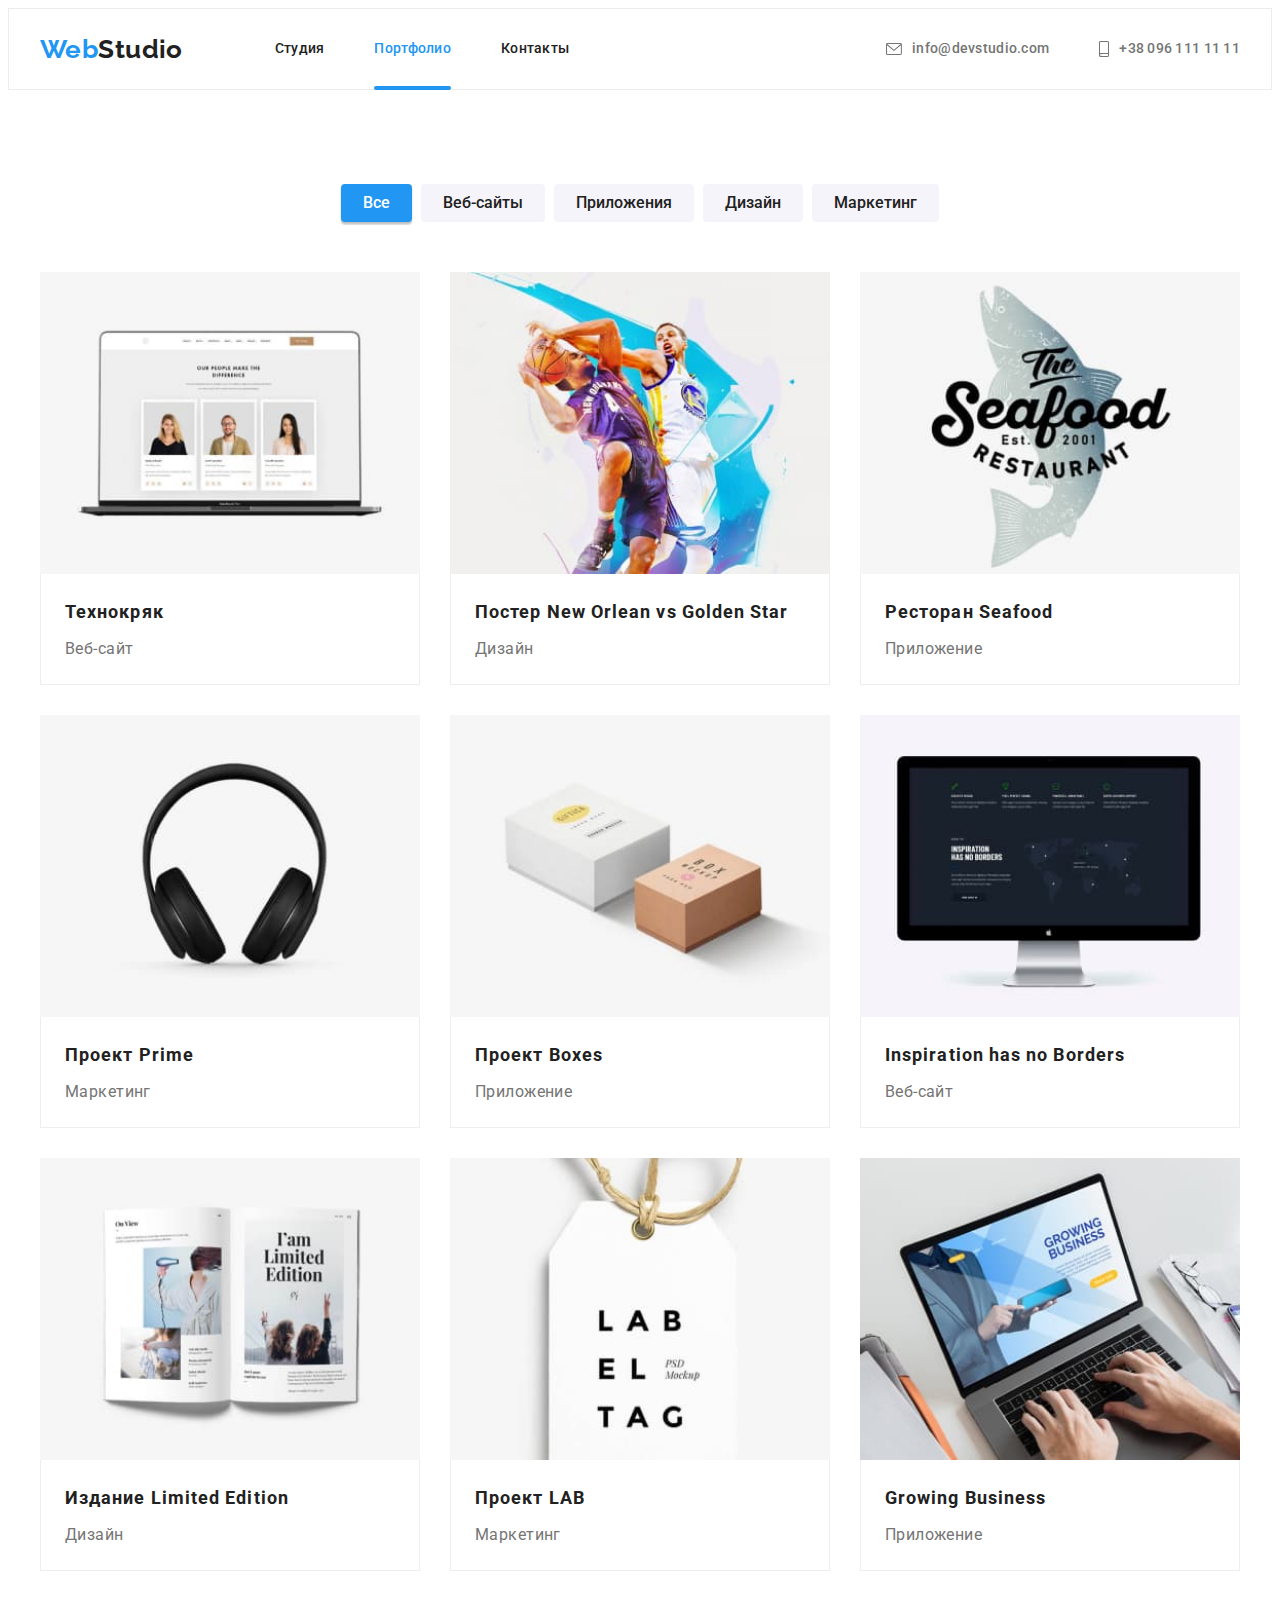
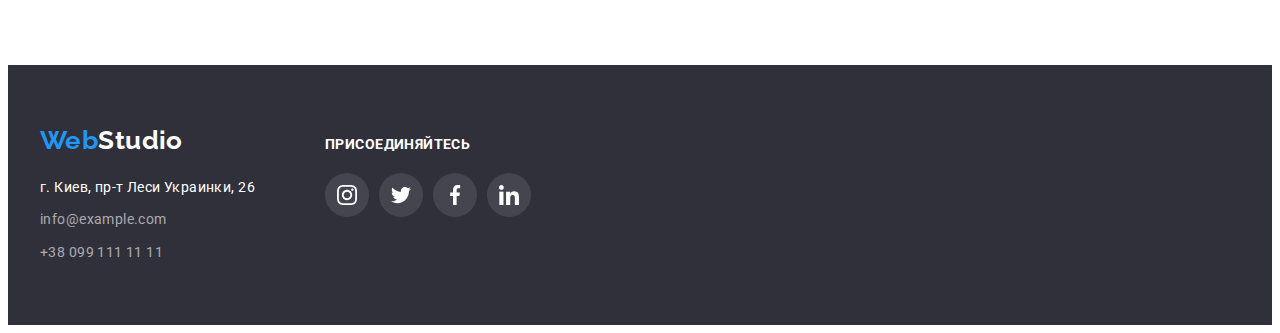
==== portfolio.html @ 0438cba7 "copy" ====
<!DOCTYPE html>
<html lang="ru">
<head>
    <meta charset="UTF-8">
    <meta http-equiv="X-UA-Compatible" content="IE=edge">
    <meta name="viewport" content="width=device-width, initial-scale=1.0">
    <title>Document</title>
    <link rel="preconnect" href="https://fonts.googleapis.com">
    <link rel="preconnect" href="https://fonts.gstatic.com" crossorigin>
    <link
        href="https://fonts.googleapis.com/css2?family=Raleway:wght@700&family=Roboto:wght@400;500;700;900&display=swap"
        rel="stylesheet">
    <link rel="stylesheet" href="https://cdnjs.cloudflare.com/ajax/libs/modern-normalize/1.1.0/modern-normalize.min.css"
        integrity="sha512-wpPYUAdjBVSE4KJnH1VR1HeZfpl1ub8YT/NKx4PuQ5NmX2tKuGu6U/JRp5y+Y8XG2tV+wKQpNHVUX03MfMFn9Q=="
        crossorigin="anonymous" referrerpolicy="no-referrer" />
    <link rel="stylesheet" href="./css/styles.css">
</head>

<body>
    <header class="header">
        <div class="container header-container">
            <nav class="navigation">
                <a class="logo link header-logo" href="./index.html" lang="en">Web<span
                        class="header-logo-part">Studio</span></a>
                <ul class="nav-list list">
                    <li class="nav-list-item">
                        <a class="nav-list-link link" href="./index.html">Студия</a>
                    </li>
                    <li class="nav-list-item">
                        <a class="nav-list-link link active-page" href="./portfolio.html">Портфолио</a>
                    </li>
                    <li class="nav-list-item">
                        <a class="nav-list-link link" href="">Контакты</a>
                    </li>
                </ul>
            </nav>
            <ul class="contact-list list">
                <li class="contact-list-item">
                    <a class="nav-list-link contact-list-link link" href="mailto:info@devstudio.com">
                        <svg class="mail-icon contact-list-icon" width="16" height="12">
                            <use href="./img/icons.svg#mail"></use>
                        </svg>
                        <span>info@devstudio.com</span>
                    </a>
                </li>
                <li class="contact-list-item">
                    <a class="nav-list-link contact-list-link link" href="tel:+380961111111">
                        <svg class="smartphone-icon contact-list-icon" width="10" height="16">
                            <use href="./img/icons.svg#smartphone"></use>
                        </svg>
                        <span>+38 096 111 11 11</span>
                    </a>
                </li>
            </ul>
        </div>
    </header>
    <main>

        <section class="portfolio section">
            <div class="container portfolio-container">

            <!-- PORTFOLIO FILTERS -->
                <h1 class="visually-hidden">КНОПКИ ФИЛЬТРАЦИИ ПРОЭКТОВ</h1>
                <ul class="portfolio-filter-list list">
                    <li class="portfolio-filter-item">
                        <button class="portfolio-button-filter active" type="button">Все</button>
                    </li>
                    <li class="portfolio-filter-item">
                        <button class="portfolio-button-filter" type="button">Веб-сайты</button>
                    </li>
                    <li class="portfolio-filter-item">
                        <button class="portfolio-button-filter" type="button">Приложения</button>
                    </li>
                    <li class="portfolio-filter-item">
                        <button class="portfolio-button-filter" type="button">Дизайн</button>
                    </li>
                    <li class="portfolio-filter-item">
                        <button class="portfolio-button-filter" type="button">Маркетинг</button>
                    </li>
                </ul>
            

            <!-- PROJECTS -->
                <h2 class="visually-hidden">СПИСОК ПРОЭКТОВ</h2>
                <ul class="projects-list list-margins list">
                    <li class="projects-list-item list-item-margins">
                        <a href="" class="project-list-link link " target="_blank" rel="noreferrer noopener">
                            <div class="project-list-item-overlay">
                                <img class="projects-list-img" src="./img/project1.jpg" alt="Веб-сайт на ноутбуке" width="370" height="294">
                                <p class="project-overlay-description">Ресурс предлагает комплексные предложения с разным уровнем функционала и сервисов. Все это позволит посетителю получить
                                исчерпывающие сведения о компании или частном лице.</p>
                            </div>
                            <div class="project-description">    
                                <h3 class="project-tittle">Технокряк</h3>
                                <p class="project-style">Веб-сайт</p>
                            </div>
                        </a>
                    </li>
                    <li class="projects-list-item list-item-margins">
                        <a href="" class="project-list-link link " target="_blank" rel="noreferrer noopener">
                            <div class="project-list-item-overlay">
                                <img class="projects-list-img" src="./img/project2.jpg" alt="Постер с баскетболистами" width="370" height="294">
                                <p class="project-overlay-description">Lorem ipsum dolor sit amet consectetur adipisicing elit. Eveniet officiis illo magnam iusto voluptatem ipsam quo repudiandae exercitationem itaque pariatur porro consequatur quaerat adipisci dolorum, sapiente, veritatis inventore aut voluptate.</p>
                            </div>
                            <div class="project-description">
                                <h3 class="project-tittle">Постер <span lang="en">New Orlean vs Golden Star</span></h3>
                                <p class="project-style">Дизайн</p>
                            </div>
                        </a>
                    </li>
                    <li class="projects-list-item list-item-margins">
                        <a href="" class="project-list-link link " target="_blank" rel="noreferrer noopener">
                            <div class="project-list-item-overlay">
                                <img class="projects-list-img" src="./img/project3.jpg" alt="Логотип ресторана" width="370" height="294">
                                <p class="project-overlay-description">Lorem ipsum dolor sit amet consectetur adipisicing elit. Eveniet officiis illo magnam iusto voluptatem ipsam quo repudiandae exercitationem itaque pariatur porro consequatur quaerat adipisci dolorum, sapiente, veritatis inventore aut voluptate.</p>
                            </div>
                            <div class="project-description">
                                <h3 class="project-tittle">Ресторан <span lang="en">Seafood</span></h3>
                                <p class="project-style">Приложение</p>
                            </div>
                        </a>
                    </li>
                    <li class="projects-list-item list-item-margins">
                        <a href="" class="project-list-link link " target="_blank" rel="noreferrer noopener">
                            <div class="project-list-item-overlay">
                                <img class="projects-list-img" src="./img/project4.jpg" alt="Наушники" width="370" height="294">
                                <p class="project-overlay-description">Lorem ipsum dolor sit amet consectetur adipisicing elit. Eveniet officiis illo magnam iusto voluptatem ipsam quo repudiandae exercitationem itaque pariatur porro consequatur quaerat adipisci dolorum, sapiente, veritatis inventore aut voluptate.</p>
                            </div>
                            <div class="project-description">
                                <h3 class="project-tittle">Проект <span lang="en">Prime</span></h3>
                                <p class="project-style">Маркетинг</p>
                            </div>
                        </a>
                    </li>
                    <li class="projects-list-item list-item-margins">
                        <a href="" class="project-list-link link " target="_blank" rel="noreferrer noopener">
                            <div class="project-list-item-overlay">
                                <img class="projects-list-img" src="./img/project5.jpg" alt="Две коробки" width="370" height="294">
                                <p class="project-overlay-description">Lorem ipsum dolor sit amet consectetur adipisicing elit. Eveniet officiis illo magnam iusto voluptatem ipsam quo repudiandae exercitationem itaque pariatur porro consequatur quaerat adipisci dolorum, sapiente, veritatis inventore aut voluptate.</p>
                            </div>
                            <div class="project-description">
                                <h3 class="project-tittle">Проект <span lang="en">Boxes</span></h3>
                                <p class="project-style">Приложение</p>
                            </div>
                        </a>
                    </li>
                    <li class="projects-list-item list-item-margins">
                        <a href="" class="project-list-link link " target="_blank" rel="noreferrer noopener">
                            <div class="project-list-item-overlay">
                                <img class="projects-list-img" src="./img/project6.jpg" alt="Веб-сайт на компьютере" width="370" height="294">
                                <p class="project-overlay-description">Lorem ipsum dolor sit amet consectetur adipisicing elit. Eveniet officiis illo magnam iusto voluptatem ipsam quo repudiandae exercitationem itaque pariatur porro consequatur quaerat adipisci dolorum, sapiente, veritatis inventore aut voluptate.</p>
                            </div>
                            <div class="project-description">
                                <h3 class="project-tittle" lang="en">Inspiration has no Borders</h3>
                                <p class="project-style">Веб-сайт</p>
                            </div>
                        </a>
                    </li>
                    <li class="projects-list-item list-item-margins">
                        <a href="" class="project-list-link link " target="_blank" rel="noreferrer noopener">
                            <div class="project-list-item-overlay">
                                <img class="projects-list-img" src="./img/project7.jpg" alt="Развёрнутая книга" width="370" height="294">
                                <p class="project-overlay-description">Lorem ipsum dolor sit amet consectetur adipisicing elit. Eveniet officiis illo magnam iusto voluptatem ipsam quo repudiandae exercitationem itaque pariatur porro consequatur quaerat adipisci dolorum, sapiente, veritatis inventore aut voluptate.</p>
                            </div>
                            <div class="project-description">
                                <h3 class="project-tittle">Издание <span lang="en">Limited Edition</span></h3>
                                <p class="project-style">Дизайн</p>
                            </div>
                        </a>
                    </li>
                    <li class="projects-list-item list-item-margins">
                        <a href="" class="project-list-link link " target="_blank" rel="noreferrer noopener">
                            <div class="project-list-item-overlay">
                                <img class="projects-list-img" src="./img/project8.jpg" alt="Бирка товара" width="370" height="294">
                                <p class="project-overlay-description">Lorem ipsum dolor sit amet consectetur adipisicing elit. Eveniet officiis illo magnam iusto voluptatem ipsam quo repudiandae exercitationem itaque pariatur porro consequatur quaerat adipisci dolorum, sapiente, veritatis inventore aut voluptate.</p>
                            </div>
                            <div class="project-description">
                                <h3 class="project-tittle">Проект <span lang="en">LAB</span></h3>
                                <p class="project-style">Маркетинг</p>
                            </div>
                        </a>
                    </li>
                    <li class="projects-list-item list-item-margins">
                        <a href="" class="project-list-link link " target="_blank" rel="noreferrer noopener">
                            <div class="project-list-item-overlay">
                                <img class="projects-list-img" src="./img/project9.jpg" alt="Ноутбук с приложением" width="370" height="294">
                                <p class="project-overlay-description">Lorem ipsum dolor sit amet consectetur adipisicing elit. Eveniet officiis illo magnam iusto voluptatem ipsam quo repudiandae exercitationem itaque pariatur porro consequatur quaerat adipisci dolorum, sapiente, veritatis inventore aut voluptate.</p>
                            </div>
                            <div class="project-description">
                                <h3 class="project-tittle" lang="en">Growing Business</h3>
                                <p class="project-style">Приложение</p>
                            </div>
                        </a>
                    </li>
                </ul>
            </div>
        </section>
    </main>

    <footer class="footer">
        <div class="container footer-container">
            <div class="footer-item">
                <a class="logo link footer-logo" href="./index.html" lang="en">Web<span
                        class="footer-logo-part">Studio</span></a>
                <address class="address">
                    <ul class="address-list list">
                        <li class="address-list-item">
                            <a class="address-list-link link" href="https://goo.gl/maps/maLwLf98Ya77Wj8u6" target="_blank"
                                rel="noreferrer noopener">г. Киев, пр-т Леси Украинки, 26</a>
                        </li>
                        <li class="address-list-item">
                            <a class="address-list-link link" href="mailto:info@example.com">info@example.com</a>
                        </li>
                        <li class="address-list-item">
                            <a class="address-list-link link" href="tel:+380991111111">+38 099 111 11 11</a>
                        </li>
                    </ul>
                </address>
            </div>
            <div class="footer-item">
                <h3 class="social-links-tittle third-rate-tittle">ПРИСОЕДИНЯЙТЕСЬ</h3>
                <ul class="social-list footer-social-list list">
                    <li class="social-list-item">
                        <a href="" class="social-list-link footer-social-link link" target="_blank"
                            rel="noreferrer noopener">
                            <svg class="social-list-icon footer-social-icon" width="20" height="20">
                                <use href="./img/icons.svg#instagram"></use>
                            </svg>
                        </a>
                    </li>
                    <li class="social-list-item">
                        <a href="" class="social-list-link footer-social-link link" target="_blank"
                            rel="noreferrer noopener">
                            <svg class="social-list-icon footer-social-icon" width="20" height="20">
                                <use href="./img/icons.svg#twitter"></use>
                            </svg>
                        </a>
                    </li>
                    <li class="social-list-item">
                        <a href="" class="social-list-link footer-social-link link" target="_blank"
                            rel="noreferrer noopener">
                            <svg class="social-list-icon footer-social-icon" width="20" height="20">
                                <use href="./img/icons.svg#facebook"></use>
                            </svg>
                        </a>
                    </li>
                    <li class="social-list-item">
                        <a href="" class="social-list-link footer-social-link link" target="_blank"
                            rel="noreferrer noopener">
                            <svg class="social-list-icon footer-social-icon" width="20" height="20">
                                <use href="./img/icons.svg#linkedin"></use>
                            </svg>
                        </a>
                    </li>
                </ul>
            </div>
        </div>
    </footer>
</body>

</html>
---- css/styles.css ----
:root {
  --accent-color: #2196f3;
  --primary-font-family: "Roboto", sans-serif;
  --secondary-font-family: "Raleway", sans-serif;
  --primary-text-color-theme-light: #757575;
  --secondary-text-color-theme-light: #212121;
  --primary-text-color-theme-dark: #ffffff;
  --secondary-text-color-theme-dark: rgba(255, 255, 255, 0.6);
  --card-item: 3;
  --transition: 250ms cubic-bezier(0.4, 0, 0.2, 1);
}
body {
  font-family: var(--primary-font-family);
  color: var(--primary-text-color-theme-light);
  font-size: 14px;
  line-height: 1.71;
  letter-spacing: 0.03em;
}

h1,
h2,
h3,
h4,
h5,
h6,
p {
  margin-top: 0;
  margin-bottom: 0;
}
.visually-hidden {
  position: absolute;
  width: 1px;
  height: 1px;
  margin: -1px;
  padding: 0;
  overflow: hidden;
  border: 0;
  clip: rect(0 0 0 0);
}
ul,
ol {
  margin-top: 0;
  margin-bottom: 0;
  padding-left: 0;
}

img {
  display: block;
  width: 100%;
  height: auto;
}

address {
  font-style: normal;
}
.list {
  list-style: none;
}
.link {
  text-decoration: none;
  color: inherit;
}
.section {
  padding-top: 94px;
  padding-bottom: 94px;
}
.container {
  width: 1200px;
  padding-left: 15px;
  padding-right: 15px;
  margin-left: auto;
  margin-right: auto;
}
.third-rate-tittle {
  font-size: 14px;
  font-style: normal;
  margin-bottom: 10px;
  line-height: 1.14;
  text-transform: uppercase;
}
.list-margins {
  display: flex;
  flex-wrap: wrap;
  margin-left: -30px;
  margin-top: -30px;
}

.list-item-margins {
  margin-left: 30px;
  margin-top: 30px;
  flex-basis: calc(100% / var(--card-item) - 30px);
}

.social-list {
  display: flex;
  justify-content: space-between;
}
.social-list-link {
  display: flex;
  align-items: center;
  justify-content: center;
  width: 44px;
  height: 44px;
  background-color: #ffffff;
  border-radius: 50%;
  background-color: rgba(255, 255, 255, 0.1);
  color: #afb1b8;
  transition: background-color var(--transition), color var(--transition);
}
.social-list-icon {
  fill: currentColor;
  transition: fill var(--transition);
}
.social-list-link:hover,
.social-list-link:focus {
  background-color: var(--accent-color);
  color: var(--primary-text-color-theme-dark);
}

/* LOGO */
.logo {
  font-family: var(--secondary-font-family);
  font-style: normal;
  font-weight: bold;
  font-size: 26px;
  line-height: 1.19;
  color: var(--accent-color);
}
.header-logo-part {
  color: var(--secondary-text-color-theme-light);
}
.footer-logo-part {
  color: var(--primary-text-color-theme-dark);
}

/* HEADER */
.header {
  background-color: #ffffff;
  border: 1px solid #ececec;
}
.header-container {
  display: flex;
  align-items: center;
}
.header-logo {
  margin-right: 92px;
  padding-top: 24px;
  padding-bottom: 24px;
}
.navigation {
  display: flex;
  align-items: center;
}
.nav-list {
  display: flex;
  align-items: center;
  color: var(--secondary-text-color-theme-light);
}
.nav-list-item:not(:last-child) {
  margin-right: 50px;
}
.nav-list-link {
  display: flex;
  align-items: center;
  padding-top: 32px;
  padding-bottom: 32px;
  font-family: var(--primary-font-family);
  font-style: normal;
  font-weight: 500;
  line-height: 1.14;
  letter-spacing: 0.02em;
  position: relative;
  transition: color var(--transition);
}

.nav-list-link:hover,
.nav-list-link:focus,
.active-page {
  color: var(--accent-color);
}
.active-page::after {
  display: block;
  position: absolute;
  content: "";
  width: 100%;
  height: 4px;
  border-radius: 2px;
  background-color: var(--accent-color);
  bottom: -1px;
}

.contact-list {
  display: flex;
  margin-left: auto;
}
.contact-list-icon {
  margin-right: 10px;
  fill: currentColor;
}
.contact-list-item:not(:last-child) {
  margin-right: 50px;
}

/* HERO */
.hero {
  background-color: #2f303a;
  background-image: linear-gradient(
      rgba(47, 48, 58, 0.4),
      rgba(47, 48, 58, 0.4)
    ),
    url(../img/bg.jpg);
  background-repeat: no-repeat;
  background-position: 50% 50%;
  padding-top: 200px;
  padding-bottom: 200px;
}
.hero-container {
  display: flex;
  flex-direction: column;
  align-items: center;
}

.main-tittle {
  display: flex;
  flex-wrap: wrap;
  margin-bottom: 30px;
  max-width: 696px;
  font-family: var(--primary-font-family);
  font-style: normal;
  font-weight: 900;
  font-size: 44px;
  line-height: 1.36;
  text-align: center;
  letter-spacing: 0.06em;
  color: var(--primary-text-color-theme-dark);
}
.modal-button {
  align-items: center;
  text-align: center;
  padding: 10px 32px;
  border: none;
  font-family: var(--primary-font-family);
  font-style: normal;
  font-weight: bold;
  font-size: 16px;
  line-height: 1.88;
  letter-spacing: 0.06em;
  background-color: #2196f3;
  color: var(--primary-text-color-theme-dark);
  cursor: pointer;
  box-shadow: 0px 4px 4px rgba(0, 0, 0, 0.15);
  border-radius: 4px;
}

/* ADVANTAGES */
.advantages {
  padding-bottom: 0;
  --card-item: 4;
}
.icon-container {
  display: flex;
  align-items: center;
  justify-content: center;
  height: 120px;
  margin-bottom: 30px;
  background-color: #f5f4fa;
}

.advantages-tittle {
  color: var(--secondary-text-color-theme-light);
}
.advantages-description {
  font-style: normal;
}

/* WHAT WE DO */
.secondary-tittle {
  margin-bottom: 50px;
  font-family: var(--primary-font-family);
  font-style: normal;
  font-weight: bold;
  font-size: 36px;
  line-height: 1.17;
  text-align: center;
  color: var(--secondary-text-color-theme-light);
}
.service-list-item {
  position: relative;
}
.service-list-description {
  display: flex;
  color: var(--primary-text-color-theme-dark);
  position: absolute;
  left: 0;
  bottom: 0;
  width: 100%;
  padding: 27px;
  font-weight: 700;
  line-height: 1.14;
  background-color: rgba(47, 48, 58, 0.8);
  align-items: center;
  justify-content: center;
  text-transform: uppercase;
}
/* TEAM */
.team {
  font-family: var(--primary-font-family);
  font-style: normal;
  font-size: 16px;
  line-height: 1.19;
  letter-spacing: 0.03em;
  background-color: #f5f4fa;
  --card-item: 4;
}
.team-mate {
  box-shadow: 0px 1px 3px rgba(0, 0, 0, 0.12), 0px 1px 1px rgba(0, 0, 0, 0.14),
    0px 2px 1px rgba(0, 0, 0, 0.2);
  border-radius: 0px 0px 4px 4px;
  background-color: var(--primary-text-color-theme-dark);
}
.teammate-description {
  padding: 30px;
  text-align: center;
}
.teammate-tittle {
  margin-bottom: 10px;
  font-weight: 500;
  color: var(--secondary-text-color-theme-light);
}
.speciality {
  margin-bottom: 16px;
}

/* CLIENTS */
.clients {
  --card-item: 6;
}
.clients-list-link {
  display: flex;
  justify-content: center;
  align-items: center;
  height: 92px;
  border: 1px solid currentColor;
  color: #afb1b8;
  border-radius: 4px;
  transition: color var(--transition);
}
.clients-icon {
  fill: currentColor;
}
.clients-list-link:hover,
.clients-list-link:focus {
  color: var(--accent-color);
}


/* FOOTER */

.footer {
  background-color: #2f303a;
  padding-top: 60px;
  padding-bottom: 60px;
}
.footer-container {
  display: flex;
  align-items: baseline;
}
.footer-logo {
  display: block;
  margin-bottom: 20px;
}
.address-list-item:not(:last-child) {
  margin-bottom: 9px;
}


.address-place:hover,
.address-place:focus {
  color: var(--accent-color);
}

.address-list-link {
  color: var(--secondary-text-color-theme-dark);
  transition: color var(--transition);
}
.address-list-link[target="_blank"] {
  color: var(--primary-text-color-theme-dark);
}
.address-list-link:hover,
.address-list-link:focus {
  color: var(--accent-color);
}
.footer-item:not(:last-child) {
  margin-right: 70px;
}
.footer-social-link {
  color: var(--primary-text-color-theme-dark);
}
.social-links-tittle {
  margin-bottom: 20px;
  color: var(--primary-text-color-theme-dark);
}
.footer-social-list .social-list-item:not(:last-child) {
  margin-right: 10px;
}
/* ================= PORTFOLIO ================= */

/* PORTFOLIO FILTERS */
.portfolio-filter-list {
  display: flex;
  justify-content: center;
  margin-bottom: 50px;
}
.portfolio-filter-item:not(:last-child) {
  margin-right: 9px;
}
.portfolio-button-filter {
  padding: 6px 22px;
  font-family: var(--primary-font-family);
  font-style: normal;
  font-weight: 500;
  font-size: 16px;
  line-height: 1.6;
  color: var(--secondary-text-color-theme-light);
  cursor: pointer;
  background: #f5f4fa;
  border-radius: 4px;
  border: none;
  transition: background-color var(--transition),
    color var(--transition), box-shadow var(--transition);
}
.portfolio-button-filter:hover,
.portfolio-button-filter:focus,
.active {
  box-shadow: 0px 3px 1px rgba(0, 0, 0, 0.1), 0px 1px 2px rgba(0, 0, 0, 0.08),
    0px 2px 2px rgba(0, 0, 0, 0.12);
  background-color: var(--accent-color);
  color: var(--primary-text-color-theme-dark);
}

/* PROJECTS */
.project-list-item-overlay {
  position: relative;
  overflow: hidden;
}
.project-overlay-description {
  color: var(--primary-text-color-theme-dark);
  background-color: rgba(33, 150, 243, 0.9);
  font-size: 18px;
  display: flex;
  justify-content: center;
  align-items: center;
  padding: 24px;
  font-size: 18px;
  line-height: 1.55;
  position: absolute;
  top: 0;
  left: 0;
  width: 100%;
  height: 100%;
  overflow: auto;
  transform: translateY(100%);
  transition: transform var(--transition);
}
.project-list-link:hover .project-overlay-description,
.project-list-link:focus .project-overlay-description {
  transform: translateY(0%);
}
.project-description {
  padding-top: 20px;
  padding-right: 24px;
  padding-bottom: 20px;
  padding-left: 24px;
  border: 1px solid #eeeeee;
  border-top: none;
  background: #ffffff;
}
.project-tittle {
  margin-bottom: 4px;
  font-size: 18px;
  line-height: 2;
  letter-spacing: 0.06em;
  color: var(--secondary-text-color-theme-light);
}
.project-style {
  font-style: normal;
  font-size: 16px;
  line-height: 1.88;
}
.project-list-link {
  display: block;
  transition: box-shadow var(--transition);
}
.project-list-link:hover,
.project-list-link:focus {
  box-shadow: 0px 1px 1px rgba(0, 0, 0, 0.12), 0px 4px 4px rgba(0, 0, 0, 0.06),
    1px 4px 6px rgba(0, 0, 0, 0.16);
}

.backdrop {
  position: fixed;
  top: 0;
  left: 0;
  width: 100vw;
  height: 100vh;
  background-color: rgba(0, 0, 0, 0.2);
  transition: opacity 500ms linear, visibility 500ms linear;
}
.backdrop.is-hidden {
  opacity: 0;
  visibility: hidden;
  pointer-events: none;
}

.modal {
  position: absolute;
  top: 50%;
  left: 50%;
  transform: translate(-50%, -50%);
  width: 528px;
  height: 580px;
  background-color: #ffffff;
  transition: transform 500ms linear;
}
.backdrop.is-hidden .modal {
  transform: translate(-50%, -50%) scale(0) rotate(135deg);
}
.modal-close-btn {
  position: absolute;
  top: 8px;
  right: 8px;
  display: flex;
  justify-content: center;
  align-items: center;
  width: 30px;
  height: 30px;
  border-radius: 50%;
  border: 1px solid rgba(0, 0, 0, 0.1);
  background-color: transparent;
  padding: 0;
  cursor: pointer;
}
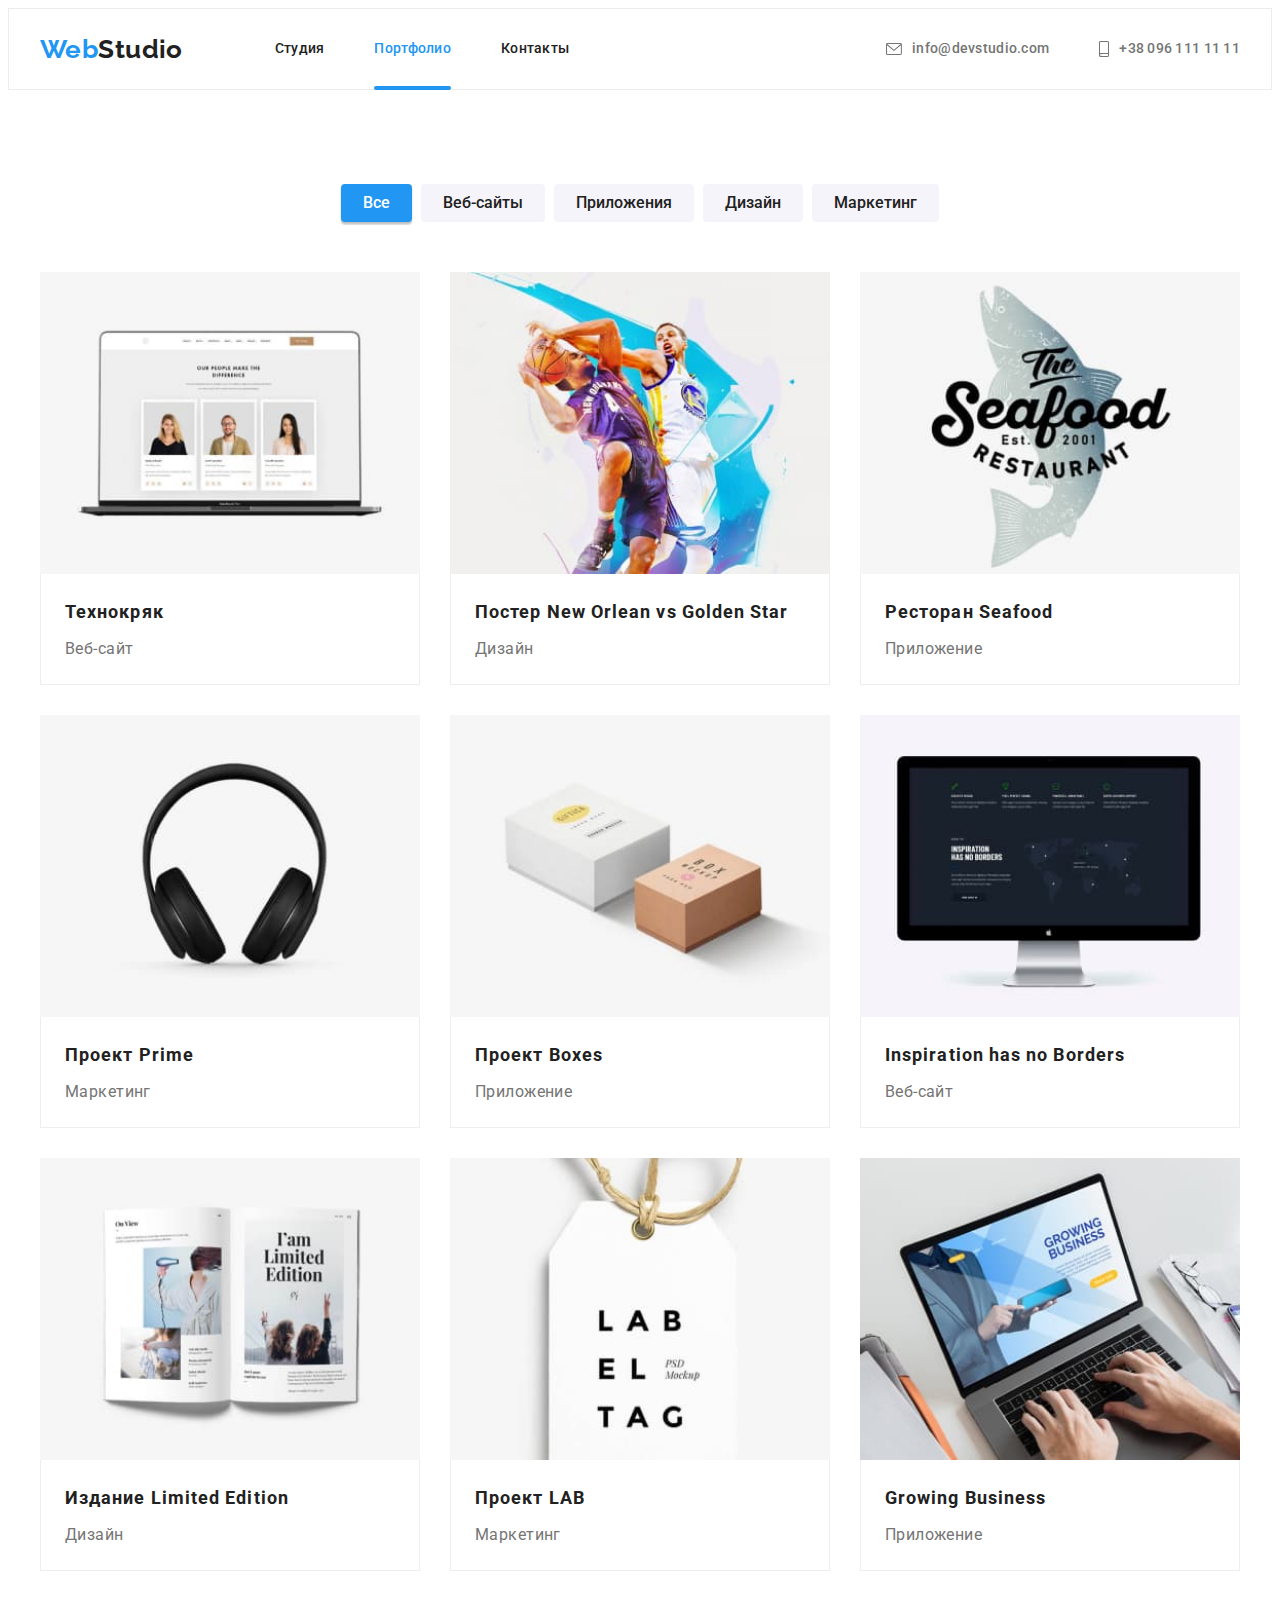
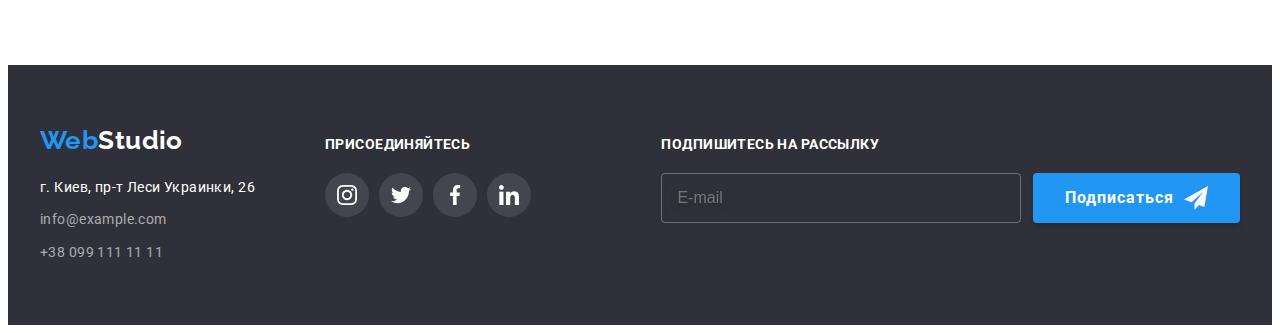
==== commit 6b112184: "upd" ====
--- a/portfolio.html
+++ b/portfolio.html
@@ -218,7 +218,7 @@
                 </address>
             </div>
             <div class="footer-item">
-                <h3 class="social-links-tittle third-rate-tittle">ПРИСОЕДИНЯЙТЕСЬ</h3>
+                <h3 class="social-links-tittle third-rate-tittle">Присоединяйтесь</h3>
                 <ul class="social-list footer-social-list list">
                     <li class="social-list-item">
                         <a href="" class="social-list-link footer-social-link link" target="_blank"
@@ -253,6 +253,20 @@
                         </a>
                     </li>
                 </ul>
+            </div>
+            <div class="footer-item subscribe-footer-item">
+                <h3 class="subscribe-tittle social-links-tittle third-rate-tittle">Подпишитесь на рассылку</h3>
+                <form class="email-form">
+                    <label class="email-form-field">
+                        <input name="user_email" type="email" class="email-form-input" placeholder="E-mail">
+                    </label>
+                    <button type="submit" class="subscribe-submit modal-button">
+                        Подписаться
+                        <svg class="telegram-icon" width="24" height="24">
+                            <use href="./img/icons.svg#telegram"></use>
+                        </svg>
+                    </button>
+                </form>
             </div>
         </div>
     </footer>
--- a/css/styles.css
+++ b/css/styles.css
@@ -403,6 +403,32 @@
 .footer-social-list .social-list-item:not(:last-child) {
   margin-right: 10px;
 }
+.subscribe-footer-item {
+  margin-left: auto;
+}
+.email-form {
+  display: flex;
+}
+.email-form-input {
+  border: 1px solid rgba(255, 255, 255, 0.3);
+  box-sizing: border-box;
+  filter: drop-shadow(0px 4px 4px rgba(0, 0, 0, 0.15));
+  border-radius: 4px;
+  width: 360px;
+  height: 50px;
+  background-color: transparent;
+  padding: 15px;
+  font-size: 16px;
+  line-height: 1.25;
+  color: var(--primary-text-color-theme-dark);
+}
+.subscribe-submit {
+  display: flex;
+  margin-left: 12px;
+}
+.telegram-icon {
+  margin-left: 10px;
+}
 /* ================= PORTFOLIO ================= */
 
 /* PORTFOLIO FILTERS */
@@ -521,6 +547,7 @@
   height: 580px;
   background-color: #ffffff;
   transition: transform 500ms linear;
+  padding: 40px;
 }
 .backdrop.is-hidden .modal {
   transform: translate(-50%, -50%) scale(0) rotate(135deg);
@@ -540,3 +567,100 @@
   padding: 0;
   cursor: pointer;
 }
+
+.modal-description{
+  font-weight: 700;
+  font-size: 20px;
+  line-height: 1.15;
+  text-align: center;
+  color: var(--secondary-text-color-theme-light);
+}
+.contact-form-name {
+  font-size: 12px;
+  line-height: 1.16;
+  letter-spacing: 0.01em;
+}
+
+.contact-form-field {
+  display: block;
+}
+.contact-form-input-wrapper {
+  position: relative;
+}
+
+.contact-form-input {
+  width: 100%;
+  height: 40px;
+  border: 1px solid rgba(33, 33, 33, 0.2);
+  box-sizing: border-box;
+  border-radius: 4px;
+  margin-bottom: 10px;
+  padding-left: 42px;
+  transition: border-color var(--transition);
+  cursor: pointer;
+}
+.contact-form-input:hover,
+.contact-form-input:focus {
+  outline: none;
+  border-color: var(--accent-color);
+}
+.modal-input-icon {
+  position: absolute;
+  display: block;
+  top: 50%;
+  left: 12px;
+  transform: translateY(-50%);
+  transition: fill var(--transition)
+}
+.contact-form-input:hover + .modal-input-icon,
+.contact-form-input:focus + .modal-input-icon {
+  fill: var(--accent-color);
+}
+
+.contact-form-massage {
+  display: flex;
+  resize: none;
+  height: 120px;
+  padding: 12px 16px;
+  font-weight: 400;
+  font-size: 14px;
+  line-height: 1.14;
+  letter-spacing: 0.01em;
+}
+.contact-form-checkbox-label {
+  display: flex;
+  align-items: center;
+}
+.contact-form-checkbox-wrapper {
+  margin-bottom: 30px;
+}
+.checkbox-window {
+  display: flex;
+  width: 16px;
+  height: 15px;
+  border: 2px solid var(--secondary-text-color-theme-light);
+  border-radius: 2px;
+  cursor: pointer;
+  content: '';
+  margin-right: 9px;
+  margin-left: 15px;
+  justify-content: center;
+  align-items: center;
+}
+.accept-link {
+  color: var(--accent-color);
+  text-decoration: underline;
+}
+.contact-form-checkbox:focus + label>.checkbox-window {
+  outline: 1px solid var(--secondary-text-color-theme-light);
+}
+.contact-form-checkbox:checked + label>.checkbox-window {
+  background-color: var(--accent-color);
+  border-color: transparent;
+}
+.contact-form-submit {
+  display: flex;
+  padding: 10px 55px;
+  margin: 0 auto;
+  background-color: #188CE8;
+}
